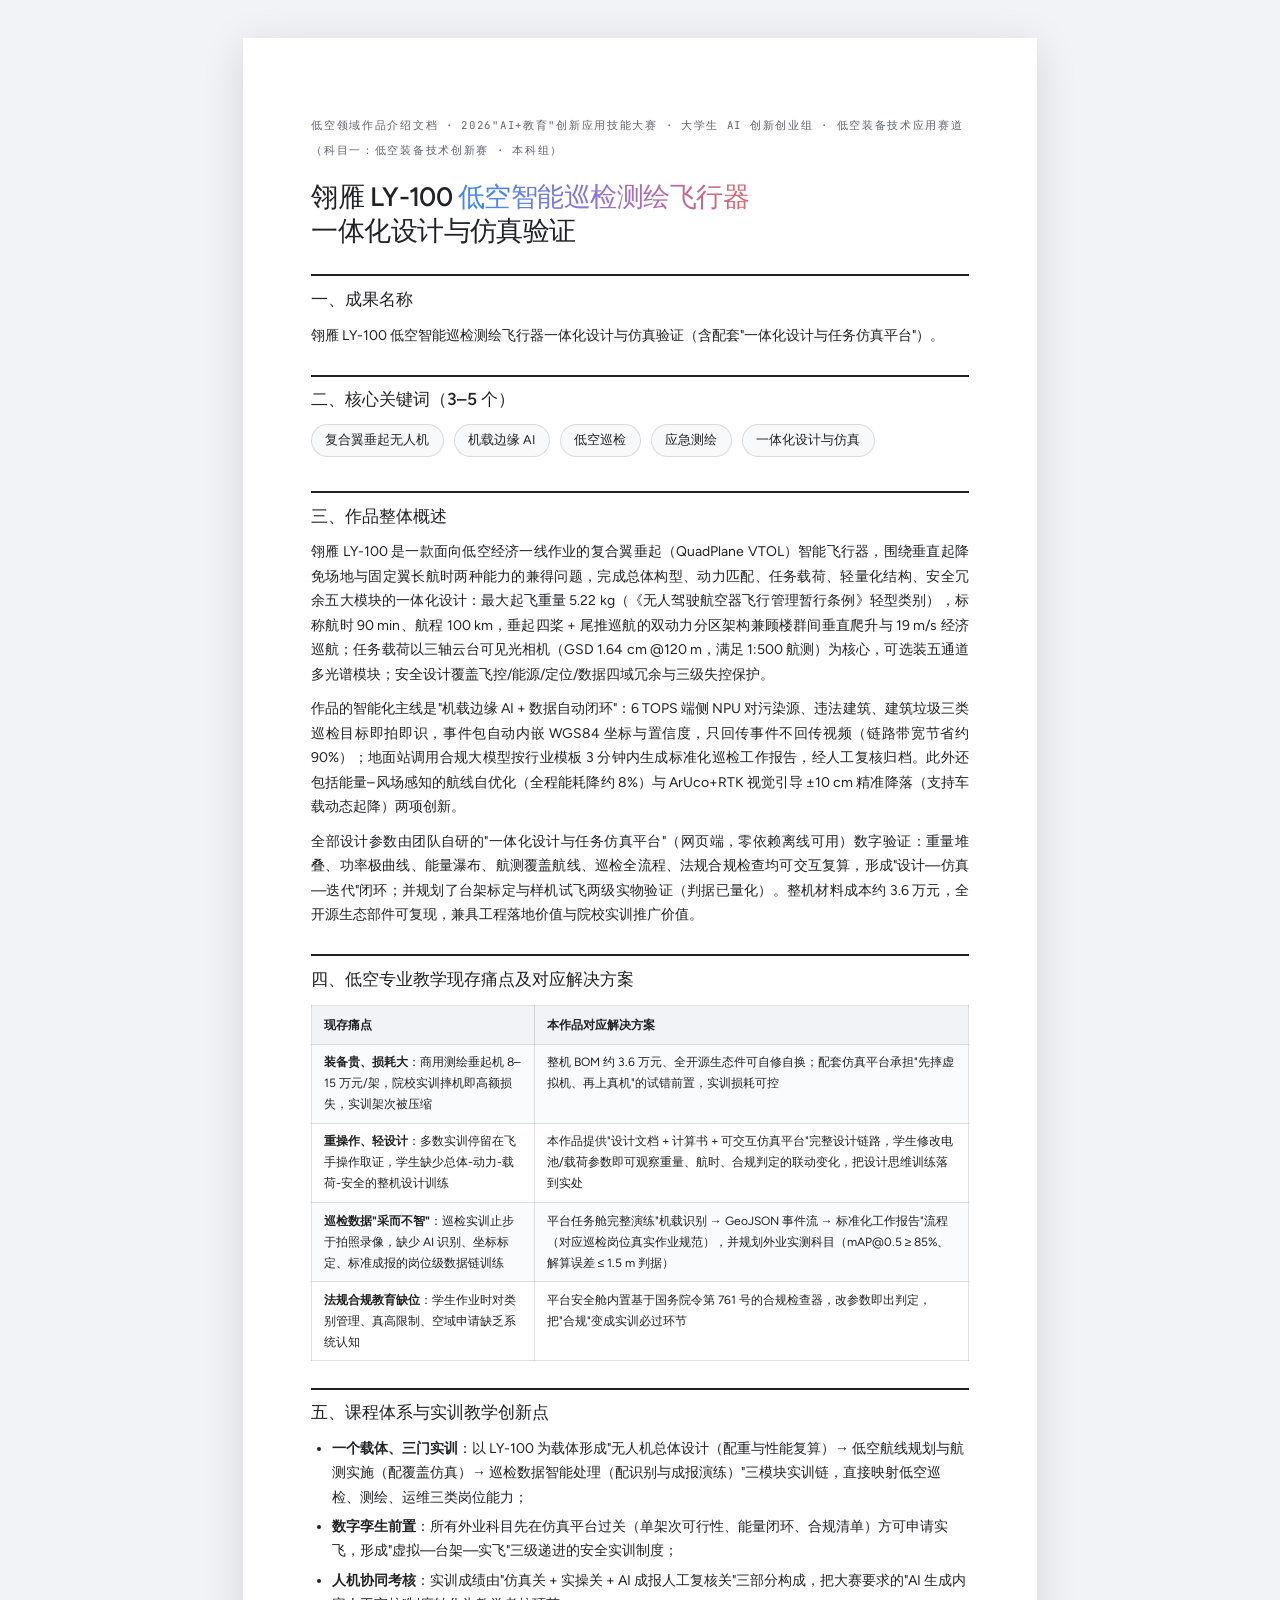
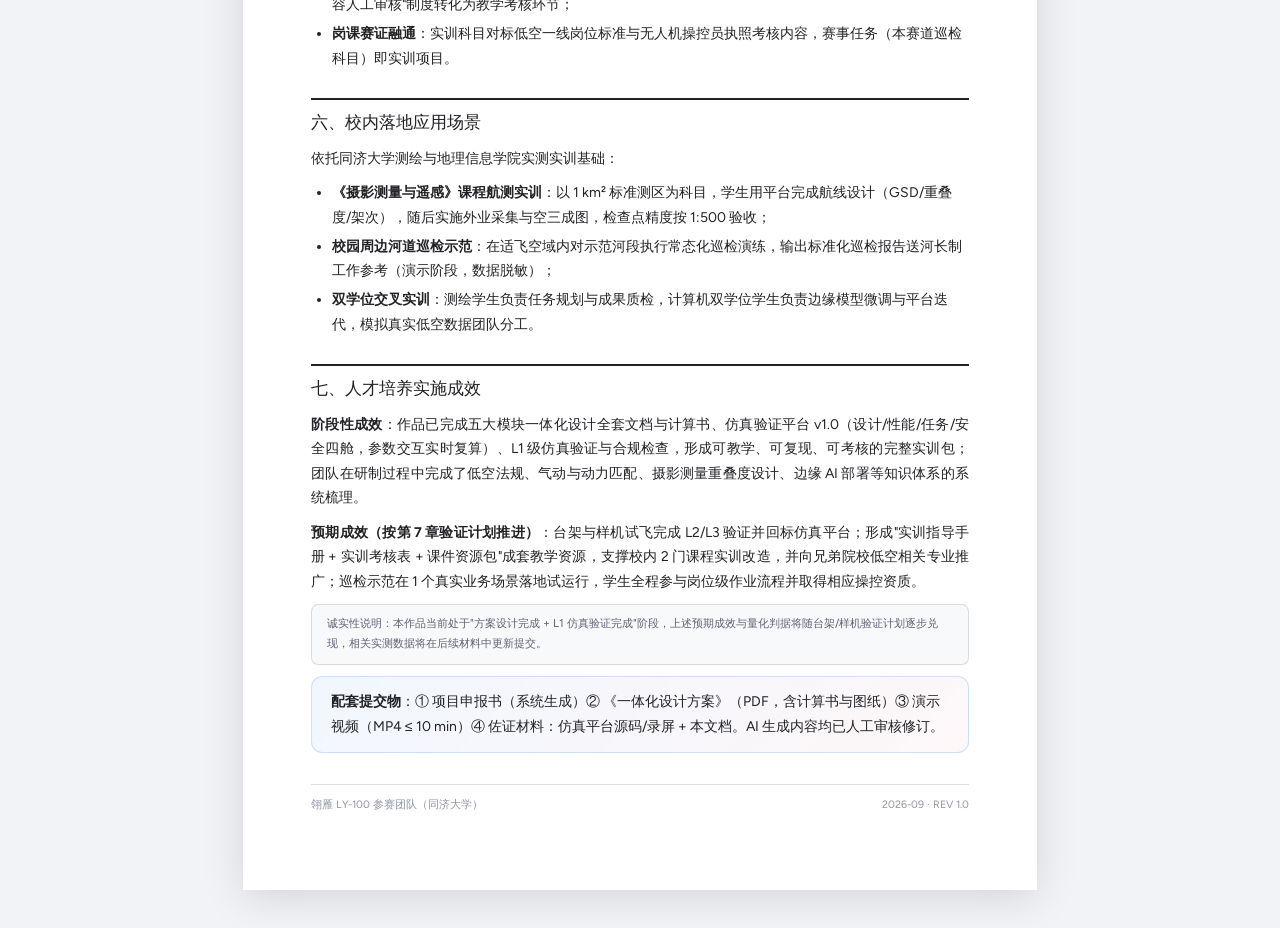
==== docs/01-作品介绍文档.html @ 4d41b55f "翎雁 LY-100 · 低空装备技术应用赛道参赛作品包 - simulator/: 一体化设计与任务仿真平台（零依赖网页版：设计/性能/任务/安全四舱） - docs/: 一体化设计方案（12页PDF" ====
<!DOCTYPE html>
<html lang="zh-CN">
<head>
<meta charset="UTF-8">
<title>低空领域作品介绍文档 · 翎雁 LY-100</title>
<style>
@font-face{font-family:"Figtree";src:url("../simulator/assets/fonts/figtree-var.woff2") format("woff2");font-weight:300 900;font-display:swap}
@font-face{font-family:"JetBrains Mono";src:url("../simulator/assets/fonts/jetbrains-mono-var.woff2") format("woff2");font-weight:300 800;font-display:swap}
:root{--ink:#212226;--ink2:#5d6270;--ink3:#8f95a3;--hair:rgba(33,34,38,.14);--grad:linear-gradient(100deg,#4285f4 8%,#9b72cb 52%,#d96570 96%);--sans:"Figtree","PingFang SC","Microsoft YaHei UI",sans-serif;--mono:"JetBrains Mono",Consolas,monospace}
*{box-sizing:border-box;margin:0;padding:0}
body{font-family:var(--sans);color:var(--ink);font-size:10.5pt;line-height:1.75;background:#f1f3f7}
.page{width:210mm;min-height:297mm;margin:10mm auto;background:#fff;padding:20mm 18mm;box-shadow:0 8px 40px rgba(0,0,0,.12)}
@media print{body{background:#fff}.page{margin:0;box-shadow:none;width:auto;min-height:auto;padding:14mm 16mm}h2,h3{break-after:avoid}table,figure,.callout,.note,.formula,.metric-row{break-inside:avoid}tr{break-inside:avoid}li{break-inside:avoid}}
h1{font-size:20pt;font-weight:560;letter-spacing:-.02em;line-height:1.25;margin:5mm 0 3mm}
h1 .g{background:var(--grad);-webkit-background-clip:text;background-clip:text;color:transparent}
h2{font-size:13pt;font-weight:580;margin:7mm 0 2.5mm;padding-top:2mm;border-top:2.5px solid var(--ink)}
h2 .no{font-family:var(--mono);font-size:9.5pt;color:var(--d96570,#d96570);margin-right:2.4mm}
p{margin:0 0 2.6mm;text-align:justify}
ul,ol{margin:0 0 2.6mm 5.5mm}li{margin-bottom:1.2mm}
table{width:100%;border-collapse:collapse;margin:3mm 0 4mm;font-size:9pt}
th{background:#f1f3f7;text-align:left;font-weight:600;padding:2.2mm 3mm;border:1px solid var(--hair)}
td{padding:2mm 3mm;border:1px solid var(--hair);vertical-align:top}
tr:nth-child(even) td{background:#fafbfc}
.kw{display:inline-block;padding:1.2mm 3.5mm;border:1px solid var(--hair);border-radius:99px;font-size:9.5pt;margin:0 2mm 2mm 0;background:#f8f9fb}
.note{font-size:8.5pt;color:var(--ink2);background:#f8f9fb;border:1px solid var(--hair);border-radius:2mm;padding:2.5mm 4mm;margin:2.5mm 0}
.callout{background:linear-gradient(135deg,rgba(66,133,244,.07),rgba(217,101,112,.05));border:1px solid rgba(66,133,244,.22);border-radius:3mm;padding:3.5mm 5mm;margin:3mm 0}
footer.sig{margin-top:8mm;padding-top:3mm;border-top:1px solid var(--hair);font-size:8pt;color:var(--ink3);display:flex;justify-content:space-between}
.eyebrow{font-family:var(--mono);font-size:8pt;letter-spacing:.16em;text-transform:uppercase;color:var(--ink2)}
</style>
</head>
<body>
<div class="page">
  <span class="eyebrow">低空领域作品介绍文档 · 2026"AI+教育"创新应用技能大赛 · 大学生 AI 创新创业组 · 低空装备技术应用赛道（科目一：低空装备技术创新赛 · 本科组）</span>
  <h1>翎雁 LY-100 <span class="g">低空智能巡检测绘飞行器</span><br>一体化设计与仿真验证</h1>

  <h2>一、成果名称</h2>
  <p>翎雁 LY-100 低空智能巡检测绘飞行器一体化设计与仿真验证（含配套"一体化设计与任务仿真平台"）。</p>

  <h2>二、核心关键词（3–5 个）</h2>
  <p>
    <span class="kw">复合翼垂起无人机</span>
    <span class="kw">机载边缘 AI</span>
    <span class="kw">低空巡检</span>
    <span class="kw">应急测绘</span>
    <span class="kw">一体化设计与仿真</span>
  </p>

  <h2>三、作品整体概述</h2>
  <p>翎雁 LY-100 是一款面向低空经济一线作业的复合翼垂起（QuadPlane VTOL）智能飞行器，围绕垂直起降免场地与固定翼长航时两种能力的兼得问题，完成总体构型、动力匹配、任务载荷、轻量化结构、安全冗余五大模块的一体化设计：最大起飞重量 5.22 kg（《无人驾驶航空器飞行管理暂行条例》轻型类别），标称航时 90 min、航程 100 km，垂起四桨 + 尾推巡航的双动力分区架构兼顾楼群间垂直爬升与 19 m/s 经济巡航；任务载荷以三轴云台可见光相机（GSD 1.64 cm @120 m，满足 1:500 航测）为核心，可选装五通道多光谱模块；安全设计覆盖飞控/能源/定位/数据四域冗余与三级失控保护。</p>
  <p>作品的智能化主线是"机载边缘 AI + 数据自动闭环"：6 TOPS 端侧 NPU 对污染源、违法建筑、建筑垃圾三类巡检目标即拍即识，事件包自动内嵌 WGS84 坐标与置信度，只回传事件不回传视频（链路带宽节省约 90%）；地面站调用合规大模型按行业模板 3 分钟内生成标准化巡检工作报告，经人工复核归档。此外还包括能量–风场感知的航线自优化（全程能耗降约 8%）与 ArUco+RTK 视觉引导 ±10 cm 精准降落（支持车载动态起降）两项创新。</p>
  <p>全部设计参数由团队自研的"一体化设计与任务仿真平台"（网页端，零依赖离线可用）数字验证：重量堆叠、功率极曲线、能量瀑布、航测覆盖航线、巡检全流程、法规合规检查均可交互复算，形成"设计—仿真—迭代"闭环；并规划了台架标定与样机试飞两级实物验证（判据已量化）。整机材料成本约 3.6 万元，全开源生态部件可复现，兼具工程落地价值与院校实训推广价值。</p>

  <h2>四、低空专业教学现存痛点及对应解决方案</h2>
  <table>
    <tr><th style="width:34%">现存痛点</th><th>本作品对应解决方案</th></tr>
    <tr><td><b>装备贵、损耗大</b>：商用测绘垂起机 8–15 万元/架，院校实训摔机即高额损失，实训架次被压缩</td><td>整机 BOM 约 3.6 万元、全开源生态件可自修自换；配套仿真平台承担"先摔虚拟机、再上真机"的试错前置，实训损耗可控</td></tr>
    <tr><td><b>重操作、轻设计</b>：多数实训停留在飞手操作取证，学生缺少总体-动力-载荷-安全的整机设计训练</td><td>本作品提供"设计文档 + 计算书 + 可交互仿真平台"完整设计链路，学生修改电池/载荷参数即可观察重量、航时、合规判定的联动变化，把设计思维训练落到实处</td></tr>
    <tr><td><b>巡检数据"采而不智"</b>：巡检实训止步于拍照录像，缺少 AI 识别、坐标标定、标准成报的岗位级数据链训练</td><td>平台任务舱完整演练"机载识别 → GeoJSON 事件流 → 标准化工作报告"流程（对应巡检岗位真实作业规范），并规划外业实测科目（mAP@0.5 ≥ 85%、解算误差 ≤ 1.5 m 判据）</td></tr>
    <tr><td><b>法规合规教育缺位</b>：学生作业时对类别管理、真高限制、空域申请缺乏系统认知</td><td>平台安全舱内置基于国务院令第 761 号的合规检查器，改参数即出判定，把"合规"变成实训必过环节</td></tr>
  </table>

  <h2>五、课程体系与实训教学创新点</h2>
  <ul>
    <li><b>一个载体、三门实训</b>：以 LY-100 为载体形成"无人机总体设计（配重与性能复算）→ 低空航线规划与航测实施（配覆盖仿真）→ 巡检数据智能处理（配识别与成报演练）"三模块实训链，直接映射低空巡检、测绘、运维三类岗位能力；</li>
    <li><b>数字孪生前置</b>：所有外业科目先在仿真平台过关（单架次可行性、能量闭环、合规清单）方可申请实飞，形成"虚拟—台架—实飞"三级递进的安全实训制度；</li>
    <li><b>人机协同考核</b>：实训成绩由"仿真关 + 实操关 + AI 成报人工复核关"三部分构成，把大赛要求的"AI 生成内容人工审核"制度转化为教学考核环节；</li>
    <li><b>岗课赛证融通</b>：实训科目对标低空一线岗位标准与无人机操控员执照考核内容，赛事任务（本赛道巡检科目）即实训项目。</li>
  </ul>

  <h2>六、校内落地应用场景</h2>
  <p>依托同济大学测绘与地理信息学院实测实训基础：</p>
  <ul>
    <li><b>《摄影测量与遥感》课程航测实训</b>：以 1 km² 标准测区为科目，学生用平台完成航线设计（GSD/重叠度/架次），随后实施外业采集与空三成图，检查点精度按 1:500 验收；</li>
    <li><b>校园周边河道巡检示范</b>：在适飞空域内对示范河段执行常态化巡检演练，输出标准化巡检报告送河长制工作参考（演示阶段，数据脱敏）；</li>
    <li><b>双学位交叉实训</b>：测绘学生负责任务规划与成果质检，计算机双学位学生负责边缘模型微调与平台迭代，模拟真实低空数据团队分工。</li>
  </ul>

  <h2>七、人才培养实施成效</h2>
  <p><b>阶段性成效</b>：作品已完成五大模块一体化设计全套文档与计算书、仿真验证平台 v1.0（设计/性能/任务/安全四舱，参数交互实时复算）、L1 级仿真验证与合规检查，形成可教学、可复现、可考核的完整实训包；团队在研制过程中完成了低空法规、气动与动力匹配、摄影测量重叠度设计、边缘 AI 部署等知识体系的系统梳理。</p>
  <p><b>预期成效（按第 7 章验证计划推进）</b>：台架与样机试飞完成 L2/L3 验证并回标仿真平台；形成"实训指导手册 + 实训考核表 + 课件资源包"成套教学资源，支撑校内 2 门课程实训改造，并向兄弟院校低空相关专业推广；巡检示范在 1 个真实业务场景落地试运行，学生全程参与岗位级作业流程并取得相应操控资质。</p>
  <div class="note">诚实性说明：本作品当前处于"方案设计完成 + L1 仿真验证完成"阶段，上述预期成效与量化判据将随台架/样机验证计划逐步兑现，相关实测数据将在后续材料中更新提交。</div>

  <div class="callout"><b>配套提交物</b>：① 项目申报书（系统生成）② 《一体化设计方案》（PDF，含计算书与图纸）③ 演示视频（MP4 ≤ 10 min）④ 佐证材料：仿真平台源码/录屏 + 本文档。AI 生成内容均已人工审核修订。</div>

  <footer class="sig"><span>翎雁 LY-100 参赛团队（同济大学）</span><span>2026-09 · REV 1.0</span></footer>
</div>
</body>
</html>
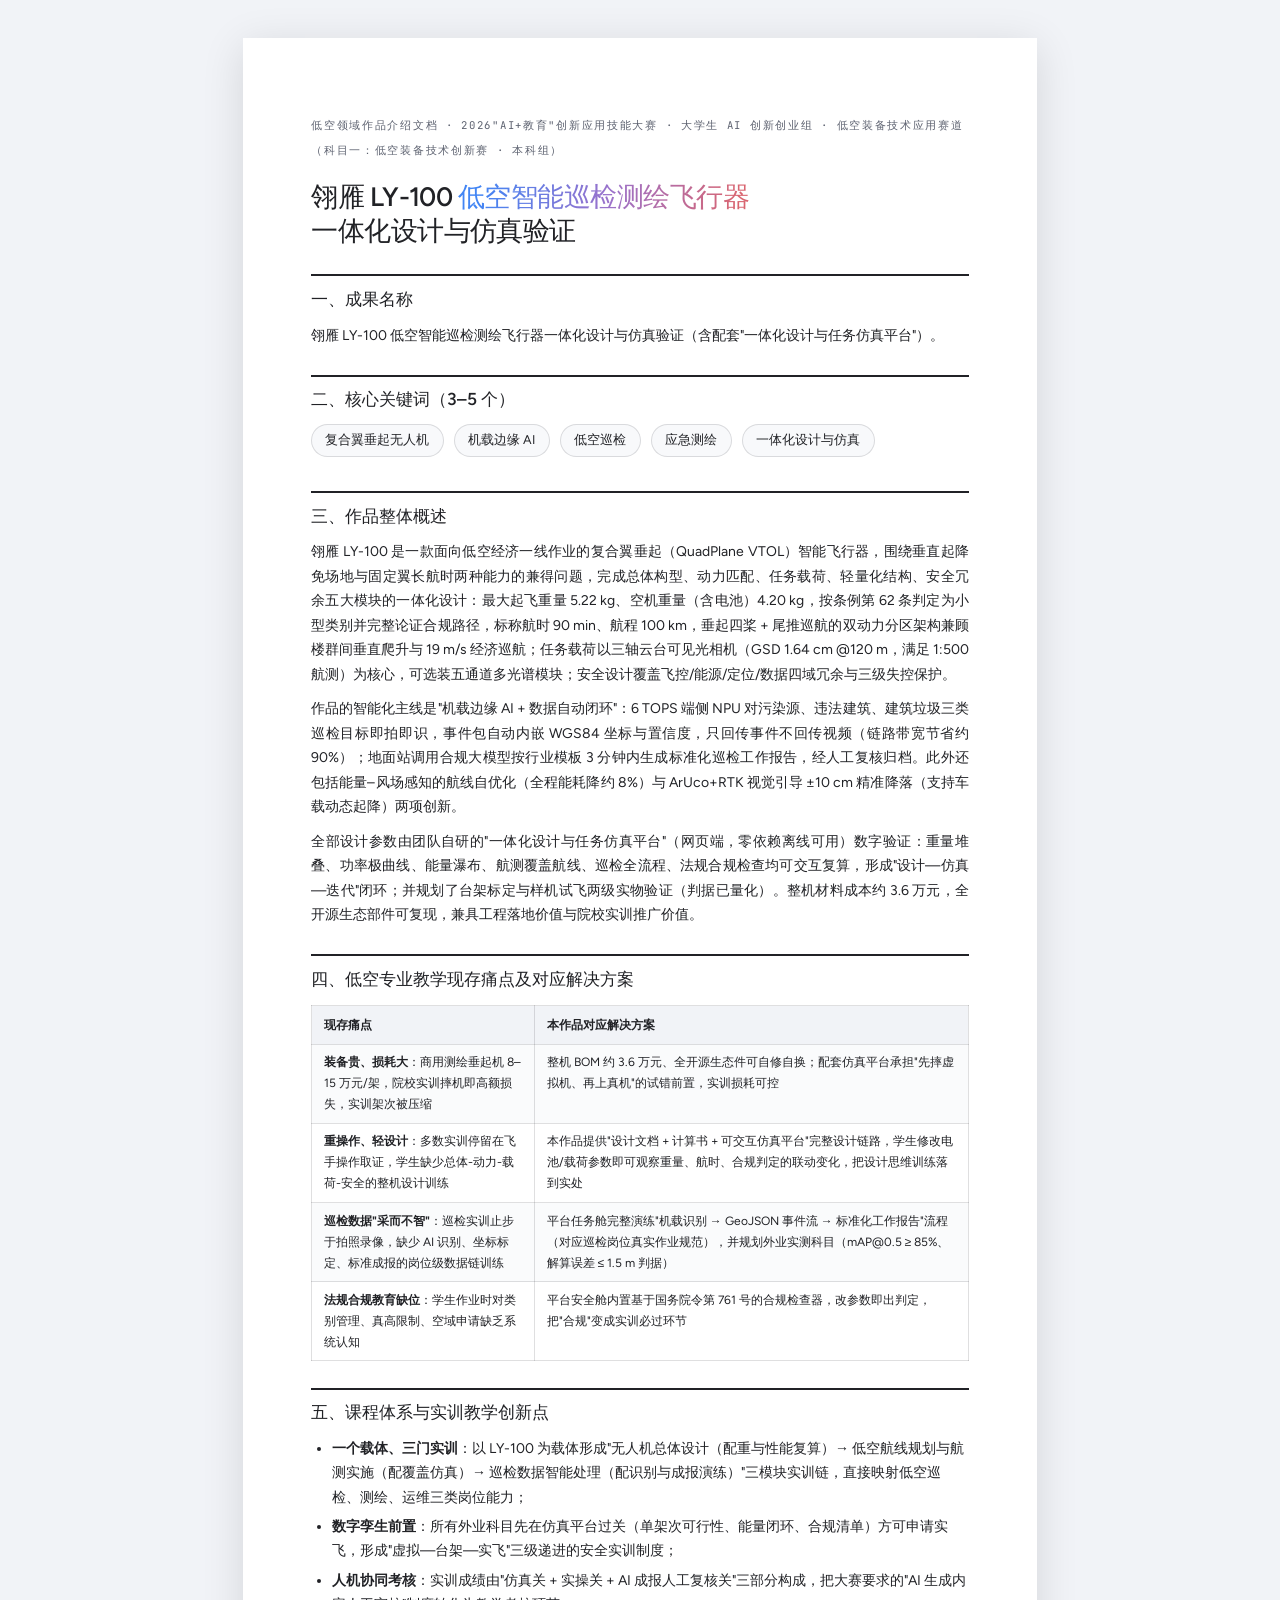
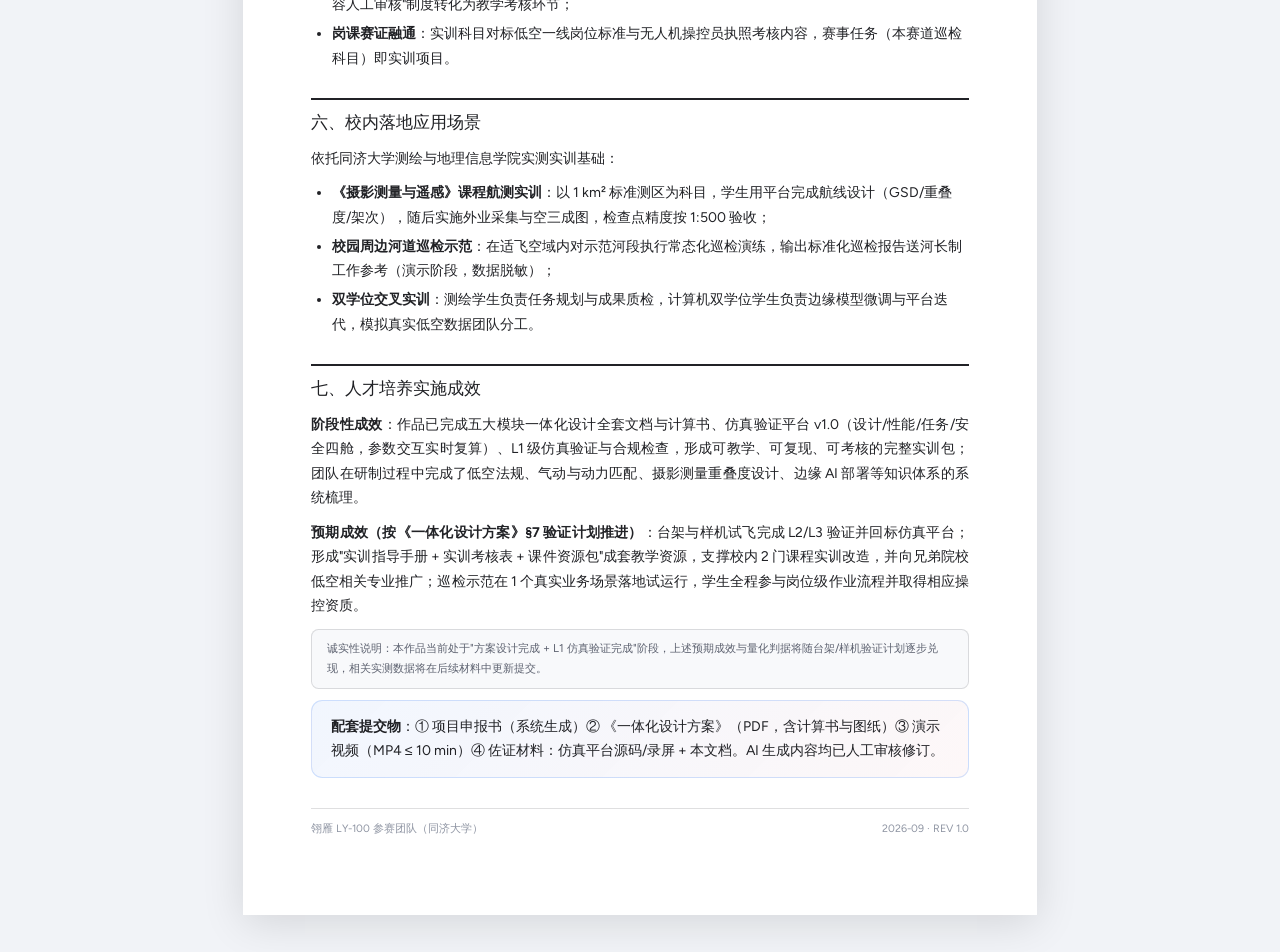
==== commit ef492885: "四维交叉检查修复：法规口径、坐标换算、极曲线、文档写实化 代码审查（子代理1）： - P0 巡检坐标 WGS84 换算按 cos(31°) 校正，米制坐标与窗口宽度解耦 - 极曲线扫描起于 1.1×失" ====
--- a/docs/01-作品介绍文档.html
+++ b/docs/01-作品介绍文档.html
@@ -46,7 +46,7 @@
   </p>
 
   <h2>三、作品整体概述</h2>
-  <p>翎雁 LY-100 是一款面向低空经济一线作业的复合翼垂起（QuadPlane VTOL）智能飞行器，围绕垂直起降免场地与固定翼长航时两种能力的兼得问题，完成总体构型、动力匹配、任务载荷、轻量化结构、安全冗余五大模块的一体化设计：最大起飞重量 5.22 kg（《无人驾驶航空器飞行管理暂行条例》轻型类别），标称航时 90 min、航程 100 km，垂起四桨 + 尾推巡航的双动力分区架构兼顾楼群间垂直爬升与 19 m/s 经济巡航；任务载荷以三轴云台可见光相机（GSD 1.64 cm @120 m，满足 1:500 航测）为核心，可选装五通道多光谱模块；安全设计覆盖飞控/能源/定位/数据四域冗余与三级失控保护。</p>
+  <p>翎雁 LY-100 是一款面向低空经济一线作业的复合翼垂起（QuadPlane VTOL）智能飞行器，围绕垂直起降免场地与固定翼长航时两种能力的兼得问题，完成总体构型、动力匹配、任务载荷、轻量化结构、安全冗余五大模块的一体化设计：最大起飞重量 5.22 kg、空机重量（含电池）4.20 kg，按条例第 62 条判定为小型类别并完整论证合规路径，标称航时 90 min、航程 100 km，垂起四桨 + 尾推巡航的双动力分区架构兼顾楼群间垂直爬升与 19 m/s 经济巡航；任务载荷以三轴云台可见光相机（GSD 1.64 cm @120 m，满足 1:500 航测）为核心，可选装五通道多光谱模块；安全设计覆盖飞控/能源/定位/数据四域冗余与三级失控保护。</p>
   <p>作品的智能化主线是"机载边缘 AI + 数据自动闭环"：6 TOPS 端侧 NPU 对污染源、违法建筑、建筑垃圾三类巡检目标即拍即识，事件包自动内嵌 WGS84 坐标与置信度，只回传事件不回传视频（链路带宽节省约 90%）；地面站调用合规大模型按行业模板 3 分钟内生成标准化巡检工作报告，经人工复核归档。此外还包括能量–风场感知的航线自优化（全程能耗降约 8%）与 ArUco+RTK 视觉引导 ±10 cm 精准降落（支持车载动态起降）两项创新。</p>
   <p>全部设计参数由团队自研的"一体化设计与任务仿真平台"（网页端，零依赖离线可用）数字验证：重量堆叠、功率极曲线、能量瀑布、航测覆盖航线、巡检全流程、法规合规检查均可交互复算，形成"设计—仿真—迭代"闭环；并规划了台架标定与样机试飞两级实物验证（判据已量化）。整机材料成本约 3.6 万元，全开源生态部件可复现，兼具工程落地价值与院校实训推广价值。</p>
 
@@ -77,7 +77,7 @@
 
   <h2>七、人才培养实施成效</h2>
   <p><b>阶段性成效</b>：作品已完成五大模块一体化设计全套文档与计算书、仿真验证平台 v1.0（设计/性能/任务/安全四舱，参数交互实时复算）、L1 级仿真验证与合规检查，形成可教学、可复现、可考核的完整实训包；团队在研制过程中完成了低空法规、气动与动力匹配、摄影测量重叠度设计、边缘 AI 部署等知识体系的系统梳理。</p>
-  <p><b>预期成效（按第 7 章验证计划推进）</b>：台架与样机试飞完成 L2/L3 验证并回标仿真平台；形成"实训指导手册 + 实训考核表 + 课件资源包"成套教学资源，支撑校内 2 门课程实训改造，并向兄弟院校低空相关专业推广；巡检示范在 1 个真实业务场景落地试运行，学生全程参与岗位级作业流程并取得相应操控资质。</p>
+  <p><b>预期成效（按《一体化设计方案》§7 验证计划推进）</b>：台架与样机试飞完成 L2/L3 验证并回标仿真平台；形成"实训指导手册 + 实训考核表 + 课件资源包"成套教学资源，支撑校内 2 门课程实训改造，并向兄弟院校低空相关专业推广；巡检示范在 1 个真实业务场景落地试运行，学生全程参与岗位级作业流程并取得相应操控资质。</p>
   <div class="note">诚实性说明：本作品当前处于"方案设计完成 + L1 仿真验证完成"阶段，上述预期成效与量化判据将随台架/样机验证计划逐步兑现，相关实测数据将在后续材料中更新提交。</div>
 
   <div class="callout"><b>配套提交物</b>：① 项目申报书（系统生成）② 《一体化设计方案》（PDF，含计算书与图纸）③ 演示视频（MP4 ≤ 10 min）④ 佐证材料：仿真平台源码/录屏 + 本文档。AI 生成内容均已人工审核修订。</div>
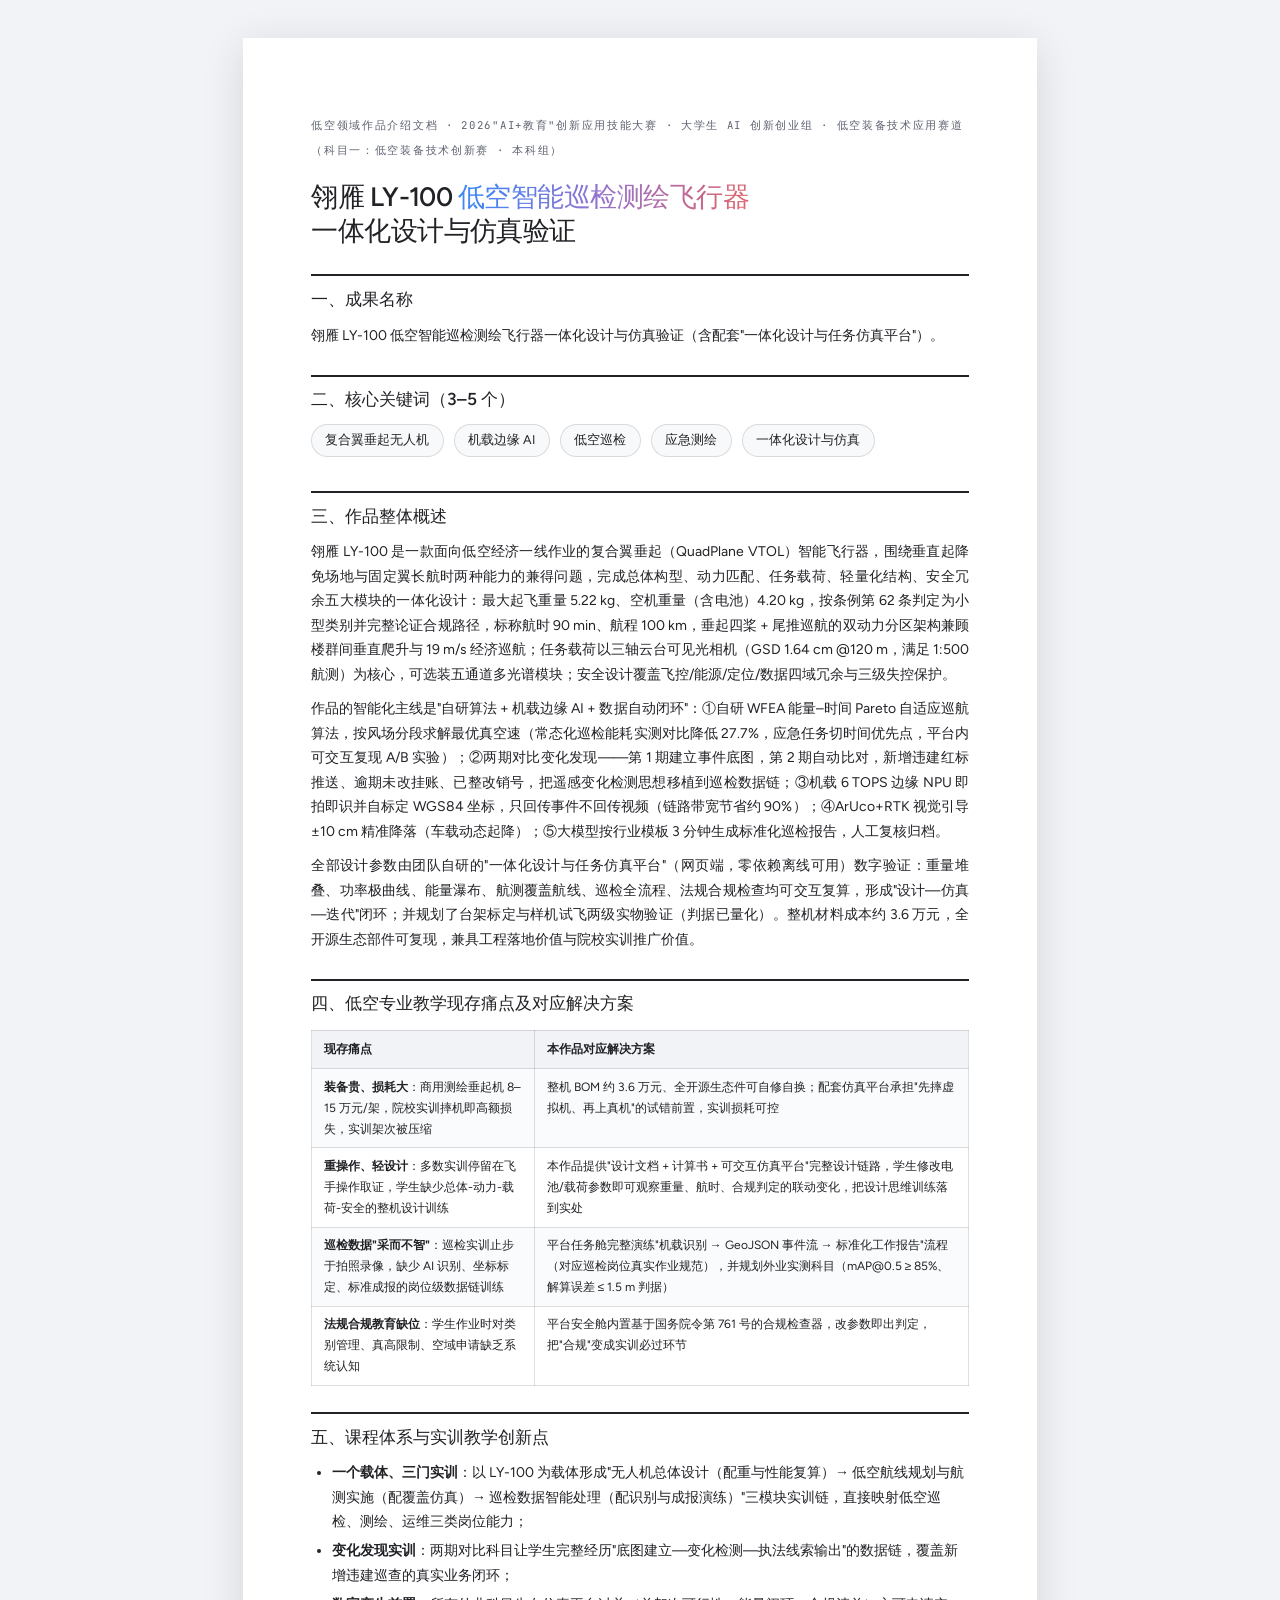
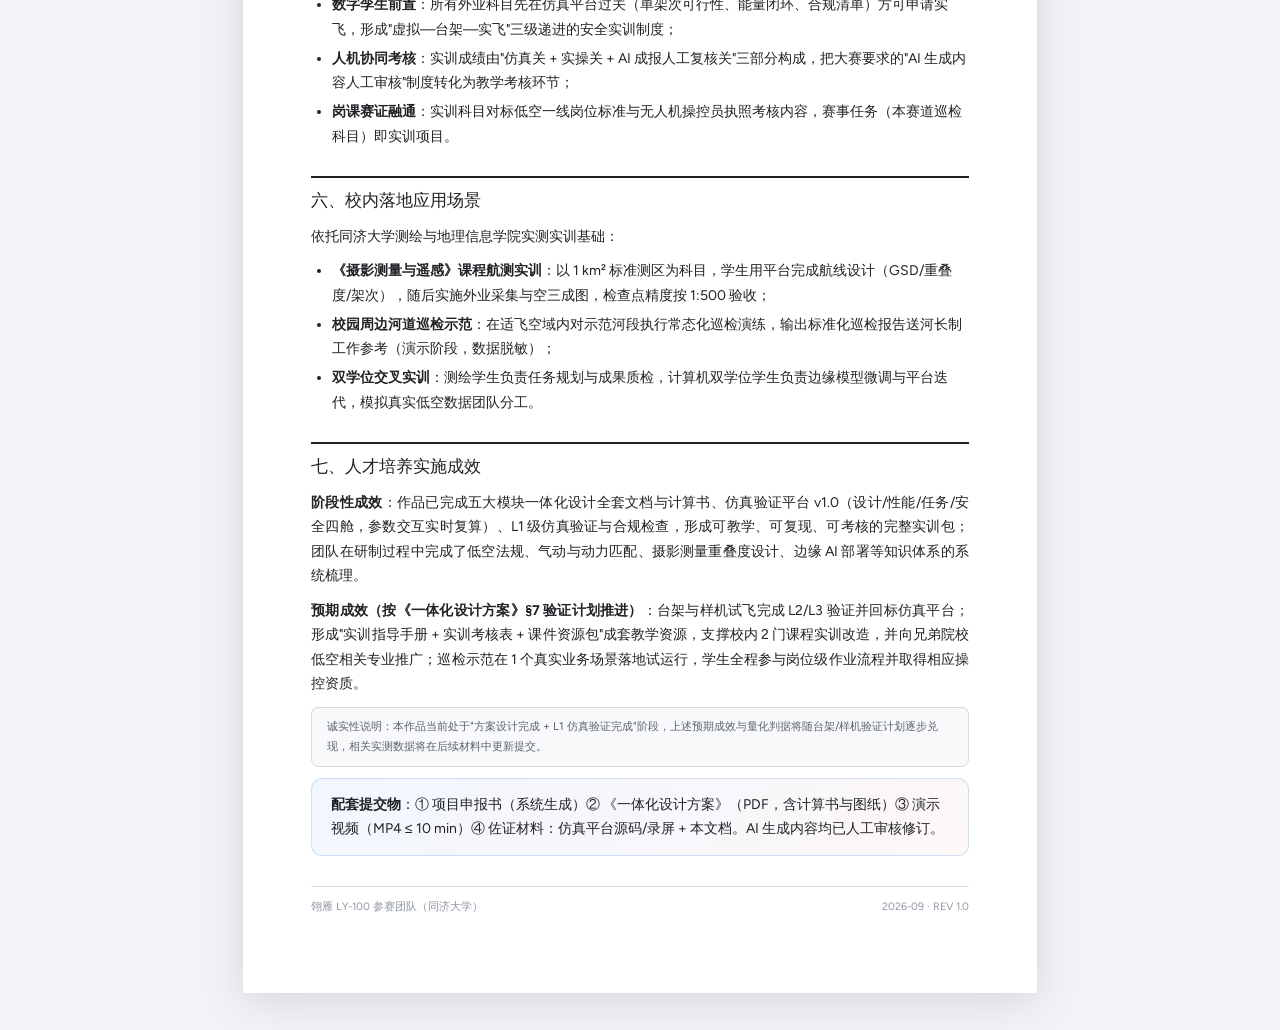
==== commit a7f95b13: "创新升级：WFEA 能量-时间 Pareto 自适应巡航 + 两期对比变化发现 回应'创新性一般'的评审担忧，新增两项可复现的自研创新：  1. WFEA 自研算法（创新①）：按风场分段数值求解最优真" ====
--- a/docs/01-作品介绍文档.html
+++ b/docs/01-作品介绍文档.html
@@ -47,7 +47,7 @@
 
   <h2>三、作品整体概述</h2>
   <p>翎雁 LY-100 是一款面向低空经济一线作业的复合翼垂起（QuadPlane VTOL）智能飞行器，围绕垂直起降免场地与固定翼长航时两种能力的兼得问题，完成总体构型、动力匹配、任务载荷、轻量化结构、安全冗余五大模块的一体化设计：最大起飞重量 5.22 kg、空机重量（含电池）4.20 kg，按条例第 62 条判定为小型类别并完整论证合规路径，标称航时 90 min、航程 100 km，垂起四桨 + 尾推巡航的双动力分区架构兼顾楼群间垂直爬升与 19 m/s 经济巡航；任务载荷以三轴云台可见光相机（GSD 1.64 cm @120 m，满足 1:500 航测）为核心，可选装五通道多光谱模块；安全设计覆盖飞控/能源/定位/数据四域冗余与三级失控保护。</p>
-  <p>作品的智能化主线是"机载边缘 AI + 数据自动闭环"：6 TOPS 端侧 NPU 对污染源、违法建筑、建筑垃圾三类巡检目标即拍即识，事件包自动内嵌 WGS84 坐标与置信度，只回传事件不回传视频（链路带宽节省约 90%）；地面站调用合规大模型按行业模板 3 分钟内生成标准化巡检工作报告，经人工复核归档。此外还包括能量–风场感知的航线自优化（全程能耗降约 8%）与 ArUco+RTK 视觉引导 ±10 cm 精准降落（支持车载动态起降）两项创新。</p>
+  <p>作品的智能化主线是"自研算法 + 机载边缘 AI + 数据自动闭环"：①自研 WFEA 能量–时间 Pareto 自适应巡航算法，按风场分段求解最优真空速（常态化巡检能耗实测对比降低 27.7%，应急任务切时间优先点，平台内可交互复现 A/B 实验）；②两期对比变化发现——第 1 期建立事件底图，第 2 期自动比对，新增违建红标推送、逾期未改挂账、已整改销号，把遥感变化检测思想移植到巡检数据链；③机载 6 TOPS 边缘 NPU 即拍即识并自标定 WGS84 坐标，只回传事件不回传视频（链路带宽节省约 90%）；④ArUco+RTK 视觉引导 ±10 cm 精准降落（车载动态起降）；⑤大模型按行业模板 3 分钟生成标准化巡检报告，人工复核归档。</p>
   <p>全部设计参数由团队自研的"一体化设计与任务仿真平台"（网页端，零依赖离线可用）数字验证：重量堆叠、功率极曲线、能量瀑布、航测覆盖航线、巡检全流程、法规合规检查均可交互复算，形成"设计—仿真—迭代"闭环；并规划了台架标定与样机试飞两级实物验证（判据已量化）。整机材料成本约 3.6 万元，全开源生态部件可复现，兼具工程落地价值与院校实训推广价值。</p>
 
   <h2>四、低空专业教学现存痛点及对应解决方案</h2>
@@ -62,6 +62,7 @@
   <h2>五、课程体系与实训教学创新点</h2>
   <ul>
     <li><b>一个载体、三门实训</b>：以 LY-100 为载体形成"无人机总体设计（配重与性能复算）→ 低空航线规划与航测实施（配覆盖仿真）→ 巡检数据智能处理（配识别与成报演练）"三模块实训链，直接映射低空巡检、测绘、运维三类岗位能力；</li>
+    <li><b>变化发现实训</b>：两期对比科目让学生完整经历"底图建立—变化检测—执法线索输出"的数据链，覆盖新增违建巡查的真实业务闭环；</li>
     <li><b>数字孪生前置</b>：所有外业科目先在仿真平台过关（单架次可行性、能量闭环、合规清单）方可申请实飞，形成"虚拟—台架—实飞"三级递进的安全实训制度；</li>
     <li><b>人机协同考核</b>：实训成绩由"仿真关 + 实操关 + AI 成报人工复核关"三部分构成，把大赛要求的"AI 生成内容人工审核"制度转化为教学考核环节；</li>
     <li><b>岗课赛证融通</b>：实训科目对标低空一线岗位标准与无人机操控员执照考核内容，赛事任务（本赛道巡检科目）即实训项目。</li>
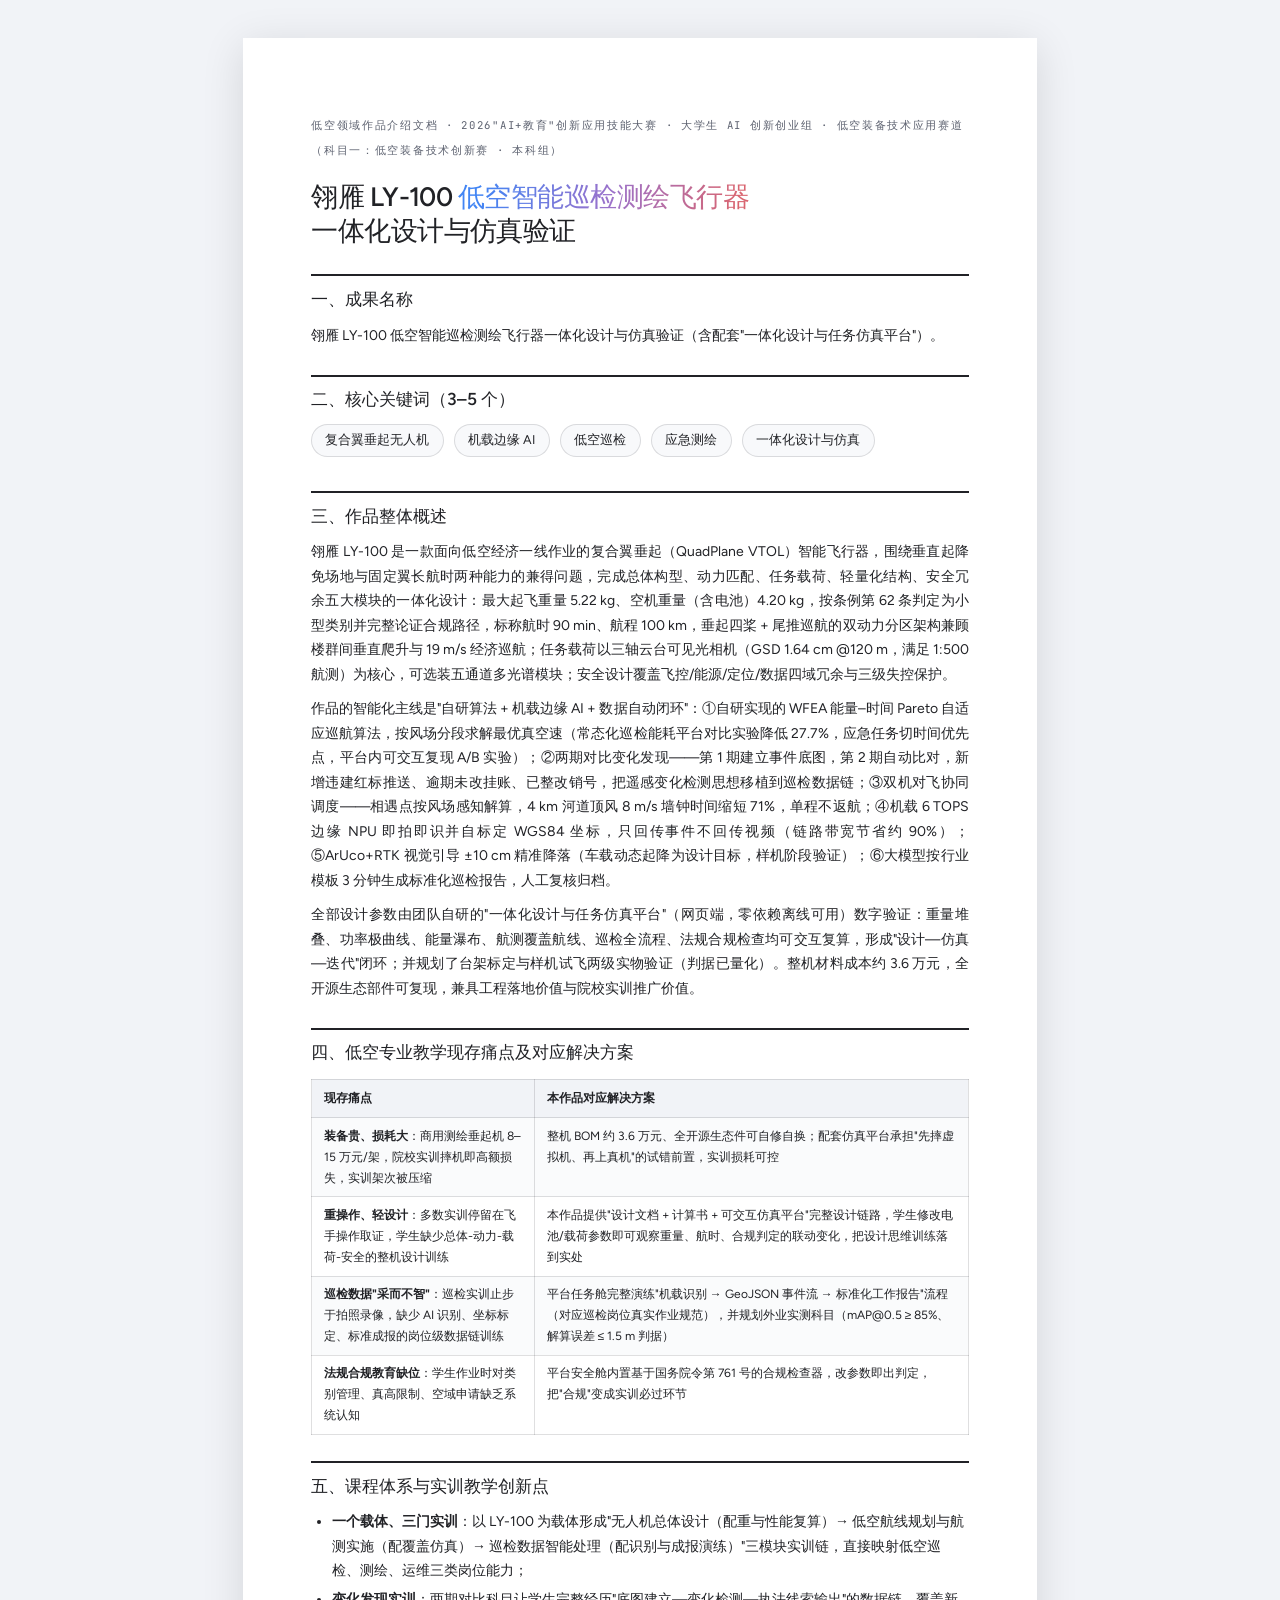
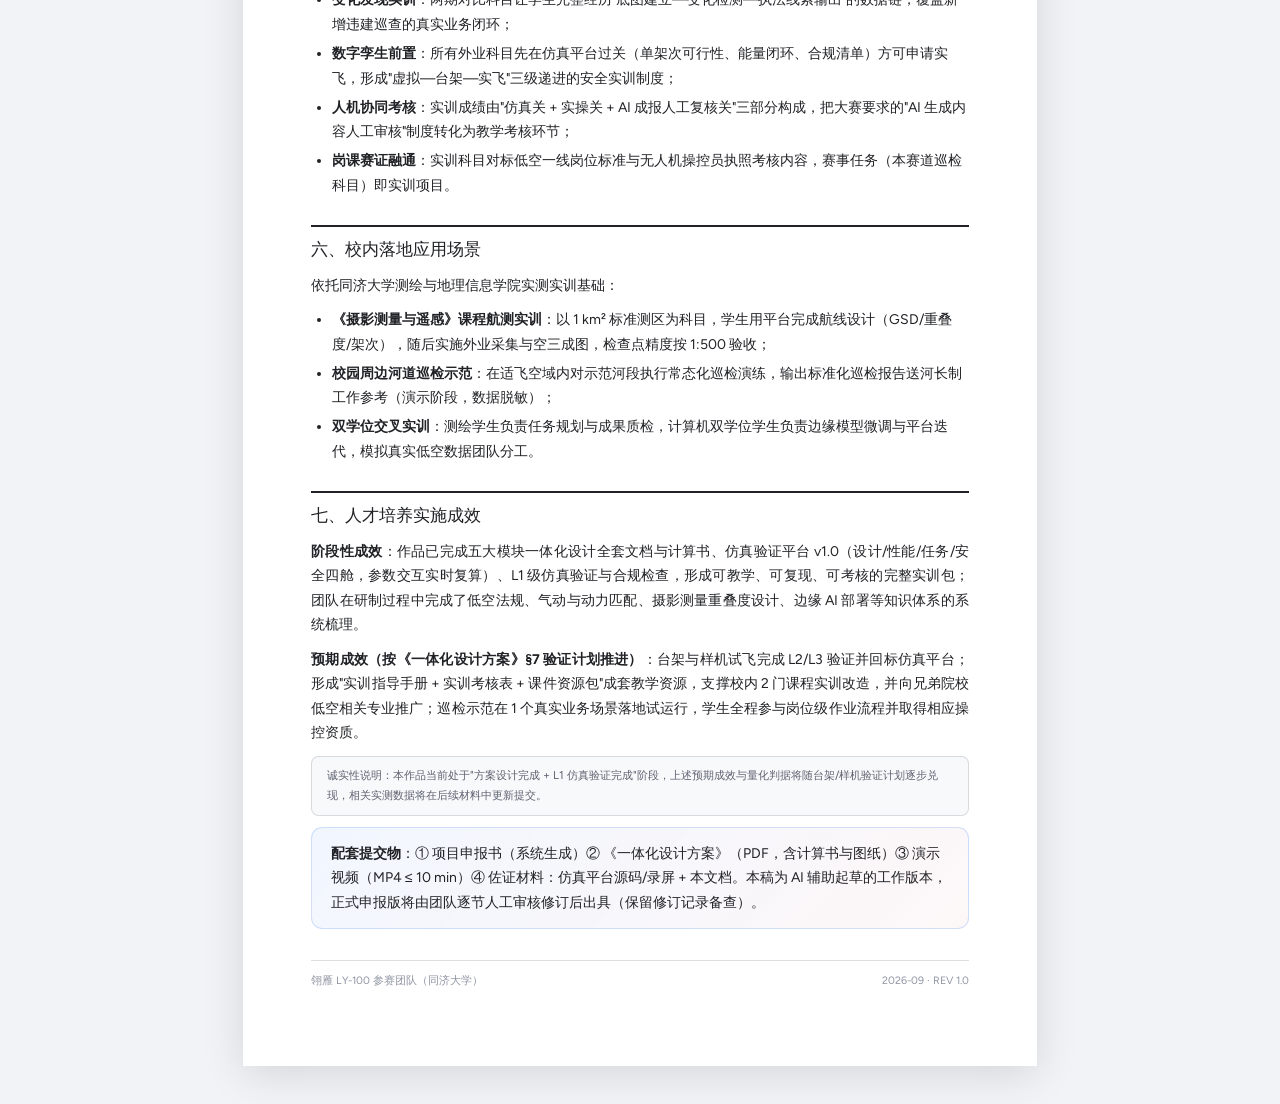
==== commit d7d2f719: "第二轮四维复审修复：双机时间单位、口径统一、事实核查落地 代码复审（子代理，node 复算）： - P1 relaySim 时间单位错 3.6 倍（km÷(m/s) 误作小时）→ 修正为   6.1/" ====
--- a/docs/01-作品介绍文档.html
+++ b/docs/01-作品介绍文档.html
@@ -47,7 +47,7 @@
 
   <h2>三、作品整体概述</h2>
   <p>翎雁 LY-100 是一款面向低空经济一线作业的复合翼垂起（QuadPlane VTOL）智能飞行器，围绕垂直起降免场地与固定翼长航时两种能力的兼得问题，完成总体构型、动力匹配、任务载荷、轻量化结构、安全冗余五大模块的一体化设计：最大起飞重量 5.22 kg、空机重量（含电池）4.20 kg，按条例第 62 条判定为小型类别并完整论证合规路径，标称航时 90 min、航程 100 km，垂起四桨 + 尾推巡航的双动力分区架构兼顾楼群间垂直爬升与 19 m/s 经济巡航；任务载荷以三轴云台可见光相机（GSD 1.64 cm @120 m，满足 1:500 航测）为核心，可选装五通道多光谱模块；安全设计覆盖飞控/能源/定位/数据四域冗余与三级失控保护。</p>
-  <p>作品的智能化主线是"自研算法 + 机载边缘 AI + 数据自动闭环"：①自研 WFEA 能量–时间 Pareto 自适应巡航算法，按风场分段求解最优真空速（常态化巡检能耗实测对比降低 27.7%，应急任务切时间优先点，平台内可交互复现 A/B 实验）；②两期对比变化发现——第 1 期建立事件底图，第 2 期自动比对，新增违建红标推送、逾期未改挂账、已整改销号，把遥感变化检测思想移植到巡检数据链；③机载 6 TOPS 边缘 NPU 即拍即识并自标定 WGS84 坐标，只回传事件不回传视频（链路带宽节省约 90%）；④ArUco+RTK 视觉引导 ±10 cm 精准降落（车载动态起降）；⑤大模型按行业模板 3 分钟生成标准化巡检报告，人工复核归档。</p>
+  <p>作品的智能化主线是"自研算法 + 机载边缘 AI + 数据自动闭环"：①自研实现的 WFEA 能量–时间 Pareto 自适应巡航算法，按风场分段求解最优真空速（常态化巡检能耗平台对比实验降低 27.7%，应急任务切时间优先点，平台内可交互复现 A/B 实验）；②两期对比变化发现——第 1 期建立事件底图，第 2 期自动比对，新增违建红标推送、逾期未改挂账、已整改销号，把遥感变化检测思想移植到巡检数据链；③双机对飞协同调度——相遇点按风场感知解算，4 km 河道顶风 8 m/s 墙钟时间缩短 71%，单程不返航；④机载 6 TOPS 边缘 NPU 即拍即识并自标定 WGS84 坐标，只回传事件不回传视频（链路带宽节省约 90%）；⑤ArUco+RTK 视觉引导 ±10 cm 精准降落（车载动态起降为设计目标，样机阶段验证）；⑥大模型按行业模板 3 分钟生成标准化巡检报告，人工复核归档。</p>
   <p>全部设计参数由团队自研的"一体化设计与任务仿真平台"（网页端，零依赖离线可用）数字验证：重量堆叠、功率极曲线、能量瀑布、航测覆盖航线、巡检全流程、法规合规检查均可交互复算，形成"设计—仿真—迭代"闭环；并规划了台架标定与样机试飞两级实物验证（判据已量化）。整机材料成本约 3.6 万元，全开源生态部件可复现，兼具工程落地价值与院校实训推广价值。</p>
 
   <h2>四、低空专业教学现存痛点及对应解决方案</h2>
@@ -81,7 +81,7 @@
   <p><b>预期成效（按《一体化设计方案》§7 验证计划推进）</b>：台架与样机试飞完成 L2/L3 验证并回标仿真平台；形成"实训指导手册 + 实训考核表 + 课件资源包"成套教学资源，支撑校内 2 门课程实训改造，并向兄弟院校低空相关专业推广；巡检示范在 1 个真实业务场景落地试运行，学生全程参与岗位级作业流程并取得相应操控资质。</p>
   <div class="note">诚实性说明：本作品当前处于"方案设计完成 + L1 仿真验证完成"阶段，上述预期成效与量化判据将随台架/样机验证计划逐步兑现，相关实测数据将在后续材料中更新提交。</div>
 
-  <div class="callout"><b>配套提交物</b>：① 项目申报书（系统生成）② 《一体化设计方案》（PDF，含计算书与图纸）③ 演示视频（MP4 ≤ 10 min）④ 佐证材料：仿真平台源码/录屏 + 本文档。AI 生成内容均已人工审核修订。</div>
+  <div class="callout"><b>配套提交物</b>：① 项目申报书（系统生成）② 《一体化设计方案》（PDF，含计算书与图纸）③ 演示视频（MP4 ≤ 10 min）④ 佐证材料：仿真平台源码/录屏 + 本文档。本稿为 AI 辅助起草的工作版本，正式申报版将由团队逐节人工审核修订后出具（保留修订记录备查）。</div>
 
   <footer class="sig"><span>翎雁 LY-100 参赛团队（同济大学）</span><span>2026-09 · REV 1.0</span></footer>
 </div>
